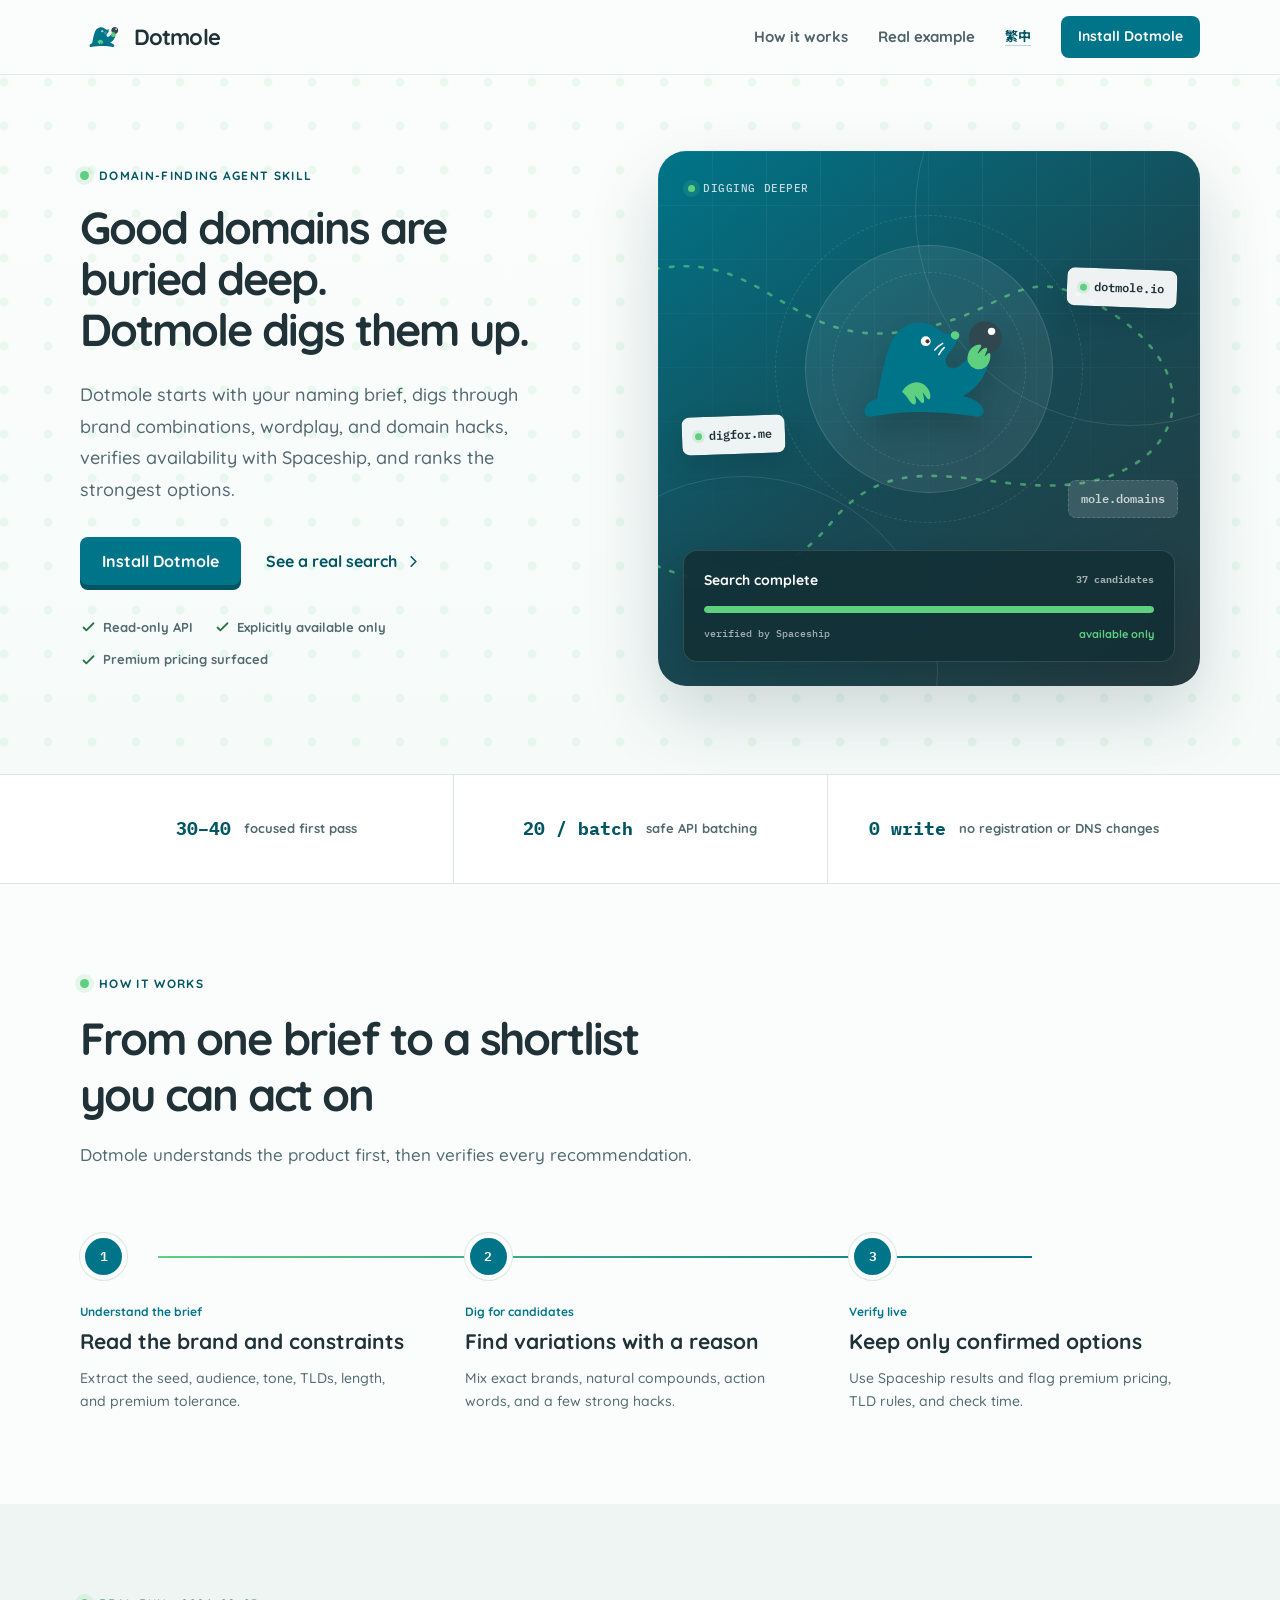
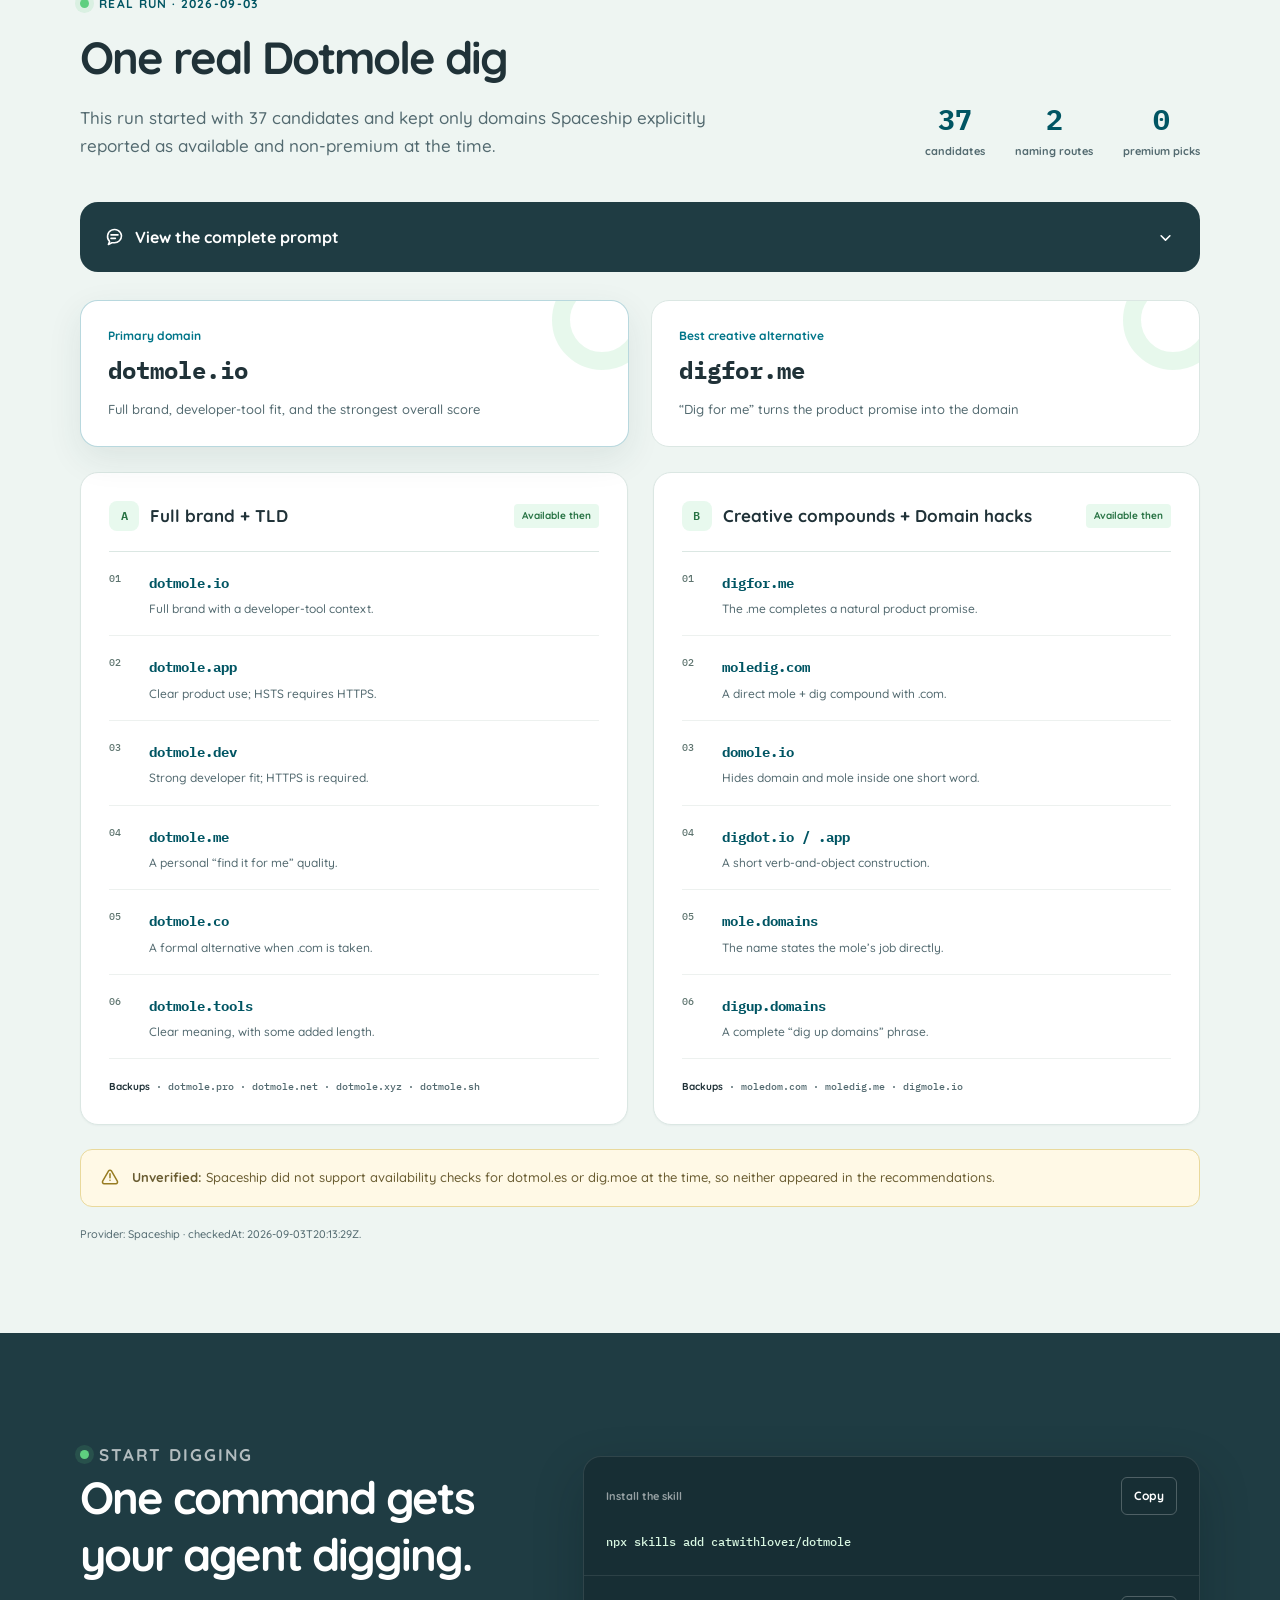
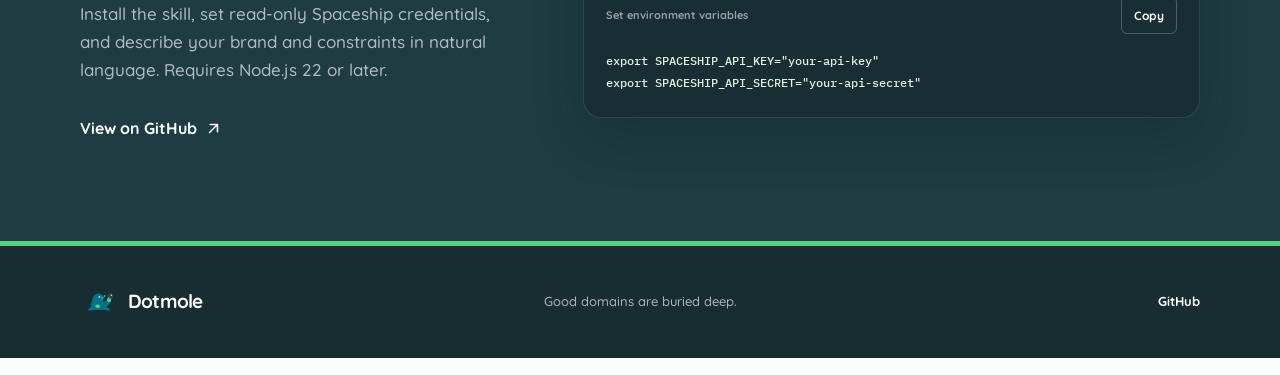
==== site/index.html @ 9d7403c6 "feat: 初始化 Dotmole" ====
<!doctype html>
<html lang="en">
  <head>
    <meta charset="utf-8" />
    <meta name="viewport" content="width=device-width, initial-scale=1" />
    <meta
      name="description"
      content="Dotmole is an Agent Skill that generates domain ideas, verifies availability through Spaceship, and ranks the strongest candidates."
    />
    <meta name="theme-color" content="#007589" />
    <meta
      property="og:title"
      content="Dotmole | Dig up domains worth building on"
    />
    <meta
      property="og:description"
      content="Go from a naming brief to a verified shortlist of domains worth registering."
    />
    <meta property="og:type" content="website" />
    <meta property="og:locale" content="en_US" />
    <meta property="og:url" content="https://catwithlover.github.io/dotmole/" />
    <meta
      property="og:image"
      content="https://catwithlover.github.io/dotmole/assets/logo.svg"
    />
    <link rel="canonical" href="https://catwithlover.github.io/dotmole/" />
    <link
      rel="alternate"
      hreflang="en"
      href="https://catwithlover.github.io/dotmole/"
    />
    <link
      rel="alternate"
      hreflang="zh-Hant"
      href="https://catwithlover.github.io/dotmole/zh-TW/"
    />
    <link
      rel="alternate"
      hreflang="x-default"
      href="https://catwithlover.github.io/dotmole/"
    />
    <link rel="icon" href="assets/logo.svg" type="image/svg+xml" />
    <link rel="preconnect" href="https://fonts.googleapis.com" />
    <link rel="preconnect" href="https://fonts.gstatic.com" crossorigin />
    <link
      href="https://fonts.googleapis.com/css2?family=IBM+Plex+Mono:wght@500;600&amp;family=Noto+Sans+TC:wght@400;500;600;700&amp;family=Quicksand:wght@500;600;700&amp;display=swap"
      rel="stylesheet"
    />
    <link rel="stylesheet" href="styles.css" />
    <script src="script.js" defer></script>
    <title>Dotmole | Dig up domains worth building on</title>
  </head>
  <body>
    <a class="skip-link" href="#main-content">Skip to main content</a>

    <header class="site-header">
      <div class="container header-inner">
        <a class="brand" href="#top" aria-label="Dotmole home">
          <img src="assets/logo.svg" width="46" height="46" alt="" />
          <span>Dotmole</span>
        </a>

        <nav class="main-nav" aria-label="Main navigation">
          <a class="nav-link" href="#how-it-works">How it works</a>
          <a class="nav-link" href="#real-example">Real example</a>
          <a
            class="language-link"
            href="zh-TW/"
            lang="zh-Hant"
            hreflang="zh-Hant"
            >繁中</a
          >
          <a class="button button-small" href="#install">Install Dotmole</a>
        </nav>
      </div>
    </header>

    <main id="main-content">
      <section class="hero" id="top">
        <div class="container hero-grid">
          <div class="hero-copy">
            <p class="eyebrow"><span></span> Domain-finding agent skill</p>
            <h1>
              Good domains are buried deep.<br />
              Dotmole digs them up.
            </h1>
            <p class="hero-lead">
              Dotmole starts with your naming brief, digs through brand
              combinations, wordplay, and domain hacks, verifies availability
              with Spaceship, and ranks the strongest options.
            </p>
            <div class="hero-actions">
              <a class="button" href="#install">Install Dotmole</a>
              <a class="text-link" href="#real-example">
                See a real search
                <svg viewBox="0 0 24 24" aria-hidden="true">
                  <path d="m9 18 6-6-6-6" />
                </svg>
              </a>
            </div>
            <ul class="hero-facts" aria-label="Dotmole highlights">
              <li>
                <svg viewBox="0 0 24 24" aria-hidden="true">
                  <path d="m5 12 4 4L19 6" />
                </svg>
                Read-only API
              </li>
              <li>
                <svg viewBox="0 0 24 24" aria-hidden="true">
                  <path d="m5 12 4 4L19 6" />
                </svg>
                Explicitly available only
              </li>
              <li>
                <svg viewBox="0 0 24 24" aria-hidden="true">
                  <path d="m5 12 4 4L19 6" />
                </svg>
                Premium pricing surfaced
              </li>
            </ul>
          </div>

          <div
            class="dig-stage"
            aria-label="Dotmole turning a naming brief into verified domain candidates"
          >
            <div class="stage-grid" aria-hidden="true"></div>
            <svg class="tunnel-line" viewBox="0 0 620 530" aria-hidden="true">
              <path
                d="M-20 98 C118 60 145 184 278 166 S408 72 520 145 S598 318 490 338 S278 286 200 382 S38 456 -30 420"
              />
            </svg>

            <div class="stage-label">DIGGING DEEPER</div>
            <div class="mole-orbit">
              <img
                src="assets/logo.svg"
                width="220"
                height="220"
                alt="Dotmole mole logo"
              />
            </div>

            <div class="domain-chip chip-one">
              <span class="status-dot"></span>
              dotmole.io
            </div>
            <div class="domain-chip chip-two">
              <span class="status-dot"></span>
              digfor.me
            </div>
            <div class="domain-chip chip-three">mole.domains</div>

            <div class="query-card">
              <div class="query-topline">
                <span>Search complete</span>
                <span class="query-count">37 candidates</span>
              </div>
              <div class="query-track" aria-hidden="true"><span></span></div>
              <div class="query-foot">
                <span>verified by Spaceship</span>
                <strong>available only</strong>
              </div>
            </div>
          </div>
        </div>
      </section>

      <section class="proof-strip" aria-label="Search principles">
        <div class="container proof-grid">
          <div>
            <strong>30–40</strong>
            <span>focused first pass</span>
          </div>
          <div>
            <strong>20 / batch</strong>
            <span>safe API batching</span>
          </div>
          <div>
            <strong>0 write</strong>
            <span>no registration or DNS changes</span>
          </div>
        </div>
      </section>

      <section class="section process-section" id="how-it-works">
        <div class="container">
          <div class="section-heading heading-narrow">
            <p class="eyebrow"><span></span> How it works</p>
            <h2>From one brief to a shortlist you can act on</h2>
            <p>
              Dotmole understands the product first, then verifies every
              recommendation.
            </p>
          </div>

          <ol class="process-rail">
            <li>
              <div class="process-marker">1</div>
              <div class="process-copy">
                <p class="process-kicker">Understand the brief</p>
                <h3>Read the brand and constraints</h3>
                <p>
                  Extract the seed, audience, tone, TLDs, length, and premium
                  tolerance.
                </p>
              </div>
            </li>
            <li>
              <div class="process-marker">2</div>
              <div class="process-copy">
                <p class="process-kicker">Dig for candidates</p>
                <h3>Find variations with a reason</h3>
                <p>
                  Mix exact brands, natural compounds, action words, and a few
                  strong hacks.
                </p>
              </div>
            </li>
            <li>
              <div class="process-marker">3</div>
              <div class="process-copy">
                <p class="process-kicker">Verify live</p>
                <h3>Keep only confirmed options</h3>
                <p>
                  Use Spaceship results and flag premium pricing, TLD rules, and
                  check time.
                </p>
              </div>
            </li>
          </ol>
        </div>
      </section>

      <section class="section case-section" id="real-example">
        <div class="container">
          <div class="case-intro">
            <div class="section-heading">
              <p class="eyebrow"><span></span> Real run · 2026-09-03</p>
              <h2>One real Dotmole dig</h2>
              <p>
                This run started with 37 candidates and kept only domains
                Spaceship explicitly reported as available and non-premium at
                the time.
              </p>
            </div>
            <div class="case-stats" aria-label="Run summary">
              <div><strong>37</strong><span>candidates</span></div>
              <div><strong>2</strong><span>naming routes</span></div>
              <div><strong>0</strong><span>premium picks</span></div>
            </div>
          </div>

          <details class="prompt-panel">
            <summary>
              <span>
                <svg viewBox="0 0 24 24" aria-hidden="true">
                  <path
                    d="M8 9h8M8 13h5M5 20l1.4-3.5A8 8 0 1 1 20 10a8 8 0 0 1-8 8H9l-4 2Z"
                  />
                </svg>
                View the complete prompt
              </span>
              <svg class="chevron" viewBox="0 0 24 24" aria-hidden="true">
                <path d="m7 10 5 5 5-5" />
              </svg>
            </summary>
            <div class="prompt-content">
              <p id="example-prompt">
                My product is called Dotmole, a domain finder. Return two groups
                of candidates in one pass: one that keeps the full brand name
                with suitable TLDs, and another that uses wordplay, spelling,
                compounds, or domain hacks such as digfor.me. Draw from ideas
                like dot, mole, dig, and domain. Avoid hyphens and numbers.
                Prioritize names that are short, easy to say and spell, and not
                premium. Check availability live, recommend only options
                explicitly available for registration, rank them by group,
                explain the naming idea and TLD constraints, then choose a
                primary domain and the best creative alternative.
              </p>
              <button
                class="copy-button copy-button-light"
                type="button"
                data-copy-target="example-prompt"
              >
                Copy prompt
              </button>
            </div>
          </details>

          <div class="winners" aria-label="Final recommendations">
            <article class="winner winner-primary">
              <p>Primary domain</p>
              <h3>dotmole.io</h3>
              <span
                >Full brand, developer-tool fit, and the strongest overall
                score</span
              >
            </article>
            <article class="winner">
              <p>Best creative alternative</p>
              <h3>digfor.me</h3>
              <span
                >“Dig for me” turns the product promise into the domain</span
              >
            </article>
          </div>

          <div class="result-layout">
            <article class="result-group">
              <div class="result-heading">
                <div>
                  <span class="group-index">A</span>
                  <h3>Full brand + TLD</h3>
                </div>
                <span class="availability-badge">Available then</span>
              </div>
              <ol class="domain-list">
                <li>
                  <span class="rank">01</span>
                  <div>
                    <strong>dotmole.io</strong>
                    <p>Full brand with a developer-tool context.</p>
                  </div>
                </li>
                <li>
                  <span class="rank">02</span>
                  <div>
                    <strong>dotmole.app</strong>
                    <p>Clear product use; HSTS requires HTTPS.</p>
                  </div>
                </li>
                <li>
                  <span class="rank">03</span>
                  <div>
                    <strong>dotmole.dev</strong>
                    <p>Strong developer fit; HTTPS is required.</p>
                  </div>
                </li>
                <li>
                  <span class="rank">04</span>
                  <div>
                    <strong>dotmole.me</strong>
                    <p>A personal “find it for me” quality.</p>
                  </div>
                </li>
                <li>
                  <span class="rank">05</span>
                  <div>
                    <strong>dotmole.co</strong>
                    <p>A formal alternative when .com is taken.</p>
                  </div>
                </li>
                <li>
                  <span class="rank">06</span>
                  <div>
                    <strong>dotmole.tools</strong>
                    <p>Clear meaning, with some added length.</p>
                  </div>
                </li>
              </ol>
              <p class="backup-line">
                <strong>Backups</strong> · dotmole.pro · dotmole.net ·
                dotmole.xyz · dotmole.sh
              </p>
            </article>

            <article class="result-group">
              <div class="result-heading">
                <div>
                  <span class="group-index">B</span>
                  <h3>Creative compounds + Domain hacks</h3>
                </div>
                <span class="availability-badge">Available then</span>
              </div>
              <ol class="domain-list">
                <li>
                  <span class="rank">01</span>
                  <div>
                    <strong>digfor.me</strong>
                    <p>The .me completes a natural product promise.</p>
                  </div>
                </li>
                <li>
                  <span class="rank">02</span>
                  <div>
                    <strong>moledig.com</strong>
                    <p>A direct mole + dig compound with .com.</p>
                  </div>
                </li>
                <li>
                  <span class="rank">03</span>
                  <div>
                    <strong>domole.io</strong>
                    <p>Hides domain and mole inside one short word.</p>
                  </div>
                </li>
                <li>
                  <span class="rank">04</span>
                  <div>
                    <strong>digdot.io / .app</strong>
                    <p>A short verb-and-object construction.</p>
                  </div>
                </li>
                <li>
                  <span class="rank">05</span>
                  <div>
                    <strong>mole.domains</strong>
                    <p>The name states the mole’s job directly.</p>
                  </div>
                </li>
                <li>
                  <span class="rank">06</span>
                  <div>
                    <strong>digup.domains</strong>
                    <p>A complete “dig up domains” phrase.</p>
                  </div>
                </li>
              </ol>
              <p class="backup-line">
                <strong>Backups</strong> · moledom.com · moledig.me · digmole.io
              </p>
            </article>
          </div>

          <div class="unverified-note">
            <svg viewBox="0 0 24 24" aria-hidden="true">
              <path
                d="M12 8v5m0 3h.01M10.3 4.7 3.2 17a2 2 0 0 0 1.7 3h14.2a2 2 0 0 0 1.7-3L13.7 4.7a2 2 0 0 0-3.4 0Z"
              />
            </svg>
            <p>
              <strong>Unverified:</strong> Spaceship did not support
              availability checks for dotmol.es or dig.moe at the time, so
              neither appeared in the recommendations.
            </p>
          </div>

          <p class="case-footnote">
            Provider: Spaceship · checkedAt: 2026-09-03T20:13:29Z.
          </p>
        </div>
      </section>

      <section class="section install-section" id="install">
        <div class="container install-grid">
          <div class="install-copy">
            <p class="eyebrow eyebrow-on-dark"><span></span> Start digging</p>
            <h2>One command gets your agent digging.</h2>
            <p>
              Install the skill, set read-only Spaceship credentials, and
              describe your brand and constraints in natural language. Requires
              Node.js 22 or later.
            </p>
            <a
              class="github-link"
              href="https://github.com/catwithlover/dotmole"
              target="_blank"
              rel="noreferrer"
            >
              View on GitHub
              <svg viewBox="0 0 24 24" aria-hidden="true">
                <path d="M7 17 17 7M8 7h9v9" />
              </svg>
            </a>
          </div>

          <div class="install-console">
            <div class="console-block">
              <div class="console-label">
                <span>Install the skill</span>
                <button
                  type="button"
                  class="copy-button"
                  data-copy-target="install-command"
                >
                  Copy
                </button>
              </div>
              <pre><code id="install-command">npx skills add catwithlover/dotmole</code></pre>
            </div>
            <div class="console-block">
              <div class="console-label">
                <span>Set environment variables</span>
                <button
                  type="button"
                  class="copy-button"
                  data-copy-target="env-command"
                >
                  Copy
                </button>
              </div>
              <pre><code id="env-command">export SPACESHIP_API_KEY="your-api-key"
export SPACESHIP_API_SECRET="your-api-secret"</code></pre>
            </div>
          </div>
        </div>
      </section>
    </main>

    <footer class="site-footer">
      <div class="container footer-inner">
        <a
          class="brand footer-brand"
          href="#top"
          aria-label="Dotmole, back to top"
        >
          <img src="assets/logo.svg" width="40" height="40" alt="" />
          <span>Dotmole</span>
        </a>
        <p>Good domains are buried deep.</p>
        <a
          href="https://github.com/catwithlover/dotmole"
          target="_blank"
          rel="noreferrer"
          >GitHub</a
        >
      </div>
    </footer>

    <p class="sr-only" id="copy-status" role="status" aria-live="polite"></p>
  </body>
</html>
---- site/styles.css ----
:root {
  --font-sans: "Quicksand", "Noto Sans TC", "Helvetica Neue", Arial, sans-serif;
  --font-mono:
    "IBM Plex Mono", "Noto Sans TC", ui-monospace, SFMono-Regular, Menlo,
    monospace;
  --canvas: #fbfdfc;
  --surface: #ffffff;
  --surface-soft: #eef5f2;
  --surface-green: #e8f9ee;
  --ink: #28393f;
  --heading: #203238;
  --muted: #536a70;
  --border: #dbe7e3;
  --teal: #007589;
  --teal-dark: #005563;
  --teal-deep: #1f3c43;
  --green: #5fcf80;
  --green-dark: #287344;
  --yellow: #f0c95a;
  --shadow-card: 0 12px 35px rgb(28 63 69 / 9%);
  --shadow-hero: 0 30px 70px rgb(20 62 69 / 18%);
  --radius-control: 8px;
  --radius-card: 18px;
  --radius-hero: 28px;
  --container: 1180px;
}

*,
*::before,
*::after {
  box-sizing: border-box;
}

html {
  scroll-behavior: smooth;
  scroll-padding-top: 90px;
}

body {
  margin: 0;
  background: var(--canvas);
  color: var(--ink);
  font-family: var(--font-sans);
  font-size: 16px;
  font-weight: 500;
  line-height: 1.65;
  -webkit-font-smoothing: antialiased;
}

img,
svg {
  display: block;
}

a {
  color: inherit;
  text-decoration: none;
}

button,
input {
  font: inherit;
}

button,
a {
  -webkit-tap-highlight-color: transparent;
}

:focus-visible {
  outline: 2px solid transparent;
  outline-offset: 3px;
  box-shadow:
    0 0 0 2px #ffffff,
    0 0 0 4px #387bab;
}

.container {
  width: min(100%, var(--container));
  margin-inline: auto;
  padding-inline: 30px;
}

.skip-link {
  position: fixed;
  z-index: 100;
  top: 12px;
  left: 12px;
  padding: 10px 14px;
  border-radius: var(--radius-control);
  background: var(--heading);
  color: #ffffff;
  transform: translateY(-160%);
  transition: transform 180ms ease;
}

.skip-link:focus {
  transform: translateY(0);
}

.site-header {
  position: sticky;
  z-index: 30;
  top: 0;
  border-bottom: 1px solid rgb(219 231 227 / 80%);
  background: rgb(251 253 252 / 92%);
  backdrop-filter: blur(16px);
}

.header-inner {
  display: flex;
  min-height: 74px;
  align-items: center;
  justify-content: space-between;
  gap: 24px;
}

.brand {
  display: inline-flex;
  align-items: center;
  gap: 8px;
  color: var(--heading);
  font-size: 22px;
  font-weight: 700;
  letter-spacing: -0.04em;
}

.brand img {
  object-fit: contain;
}

.main-nav {
  display: flex;
  align-items: center;
  gap: 30px;
}

.nav-link {
  position: relative;
  color: #4e6268;
  font-size: 15px;
  font-weight: 700;
}

.nav-link::after {
  position: absolute;
  right: 0;
  bottom: -7px;
  left: 0;
  height: 2px;
  border-radius: 2px;
  background: var(--green);
  content: "";
  transform: scaleX(0);
  transform-origin: left;
  transition: transform 180ms ease;
}

.nav-link:hover::after {
  transform: scaleX(1);
}

.language-link {
  display: inline-flex;
  min-height: 44px;
  align-items: center;
  color: var(--teal-dark);
  font-size: 13px;
  font-weight: 700;
  text-decoration: underline;
  text-decoration-color: rgb(0 117 137 / 28%);
  text-decoration-thickness: 1px;
  text-underline-offset: 4px;
}

.language-link:hover {
  text-decoration-color: currentColor;
}

.button {
  display: inline-flex;
  min-height: 48px;
  align-items: center;
  justify-content: center;
  padding: 0 22px;
  border: 0;
  border-radius: var(--radius-control);
  background: var(--teal);
  box-shadow: 0 5px 0 var(--teal-dark);
  color: #ffffff;
  cursor: pointer;
  font-weight: 700;
  transition:
    background-color 180ms ease,
    box-shadow 180ms ease,
    transform 180ms ease;
}

.button:hover {
  background: #006779;
}

.button:active {
  box-shadow: 0 2px 0 var(--teal-dark);
  transform: translateY(3px);
}

.button-small {
  min-height: 42px;
  padding-inline: 17px;
  box-shadow: none;
  font-size: 14px;
}

.button-small:active {
  box-shadow: none;
  transform: none;
}

.hero {
  overflow: hidden;
  padding: 76px 0 88px;
  background:
    radial-gradient(
      circle at 9% 16%,
      rgb(95 207 128 / 10%) 0 4px,
      transparent 5px
    ),
    linear-gradient(180deg, #fbfdfc 0%, #f6fbf9 100%);
  background-size:
    44px 44px,
    auto;
}

.hero-grid {
  display: grid;
  align-items: center;
  gap: clamp(44px, 7vw, 88px);
  grid-template-columns: minmax(0, 0.95fr) minmax(460px, 1.05fr);
}

.eyebrow {
  display: flex;
  align-items: center;
  gap: 10px;
  margin: 0 0 16px;
  color: var(--teal-dark);
  font-size: 12px;
  font-weight: 700;
  letter-spacing: 0.11em;
  text-transform: uppercase;
}

.eyebrow span {
  width: 9px;
  height: 9px;
  border-radius: 50%;
  background: var(--green);
  box-shadow: 0 0 0 5px rgb(95 207 128 / 14%);
}

.hero h1,
.section-heading h2,
.install-copy h2 {
  margin: 0;
  color: var(--heading);
  font-weight: 700;
  letter-spacing: -0.045em;
}

.hero h1 {
  max-width: 620px;
  font-size: clamp(42px, 5vw, 68px);
  line-height: 1.14;
}

html:lang(en) .hero h1,
html:lang(zh-Hant) .hero h1 {
  font-size: clamp(42px, 3.5vw, 48px);
}

.hero-lead {
  max-width: 620px;
  margin: 24px 0 0;
  color: #53696f;
  font-size: 18px;
  line-height: 1.75;
}

.hero-actions {
  display: flex;
  align-items: center;
  gap: 25px;
  margin-top: 32px;
}

.text-link,
.github-link {
  display: inline-flex;
  min-height: 44px;
  align-items: center;
  gap: 7px;
  color: var(--teal-dark);
  font-weight: 700;
}

.text-link svg,
.github-link svg {
  width: 19px;
  fill: none;
  stroke: currentColor;
  stroke-linecap: round;
  stroke-linejoin: round;
  stroke-width: 2;
  transition: transform 180ms ease;
}

.text-link:hover svg,
.github-link:hover svg {
  transform: translateX(3px);
}

.hero-facts {
  display: flex;
  flex-wrap: wrap;
  gap: 11px 21px;
  margin: 32px 0 0;
  padding: 0;
  color: var(--muted);
  font-size: 13px;
  font-weight: 700;
  list-style: none;
}

.hero-facts li {
  display: flex;
  align-items: center;
  gap: 6px;
}

.hero-facts svg {
  width: 17px;
  fill: none;
  stroke: var(--green-dark);
  stroke-linecap: round;
  stroke-linejoin: round;
  stroke-width: 2.5;
}

.dig-stage {
  position: relative;
  min-height: 535px;
  overflow: hidden;
  border-radius: var(--radius-hero);
  background: linear-gradient(145deg, #007589 0%, #174a55 52%, #263b40 100%);
  box-shadow: var(--shadow-hero);
  isolation: isolate;
}

.stage-grid {
  position: absolute;
  inset: 0;
  z-index: -2;
  background-image:
    linear-gradient(rgb(255 255 255 / 5%) 1px, transparent 1px),
    linear-gradient(90deg, rgb(255 255 255 / 5%) 1px, transparent 1px);
  background-size: 54px 54px;
  mask-image: linear-gradient(to bottom, #000, transparent 82%);
}

.dig-stage::before,
.dig-stage::after {
  position: absolute;
  z-index: -1;
  border: 1px solid rgb(255 255 255 / 11%);
  border-radius: 50%;
  content: "";
}

.dig-stage::before {
  top: -155px;
  right: -145px;
  width: 430px;
  height: 430px;
}

.dig-stage::after {
  bottom: -180px;
  left: -110px;
  width: 390px;
  height: 390px;
}

.tunnel-line {
  position: absolute;
  inset: 0;
  z-index: -1;
  width: 100%;
  height: 100%;
  fill: none;
  stroke: rgb(95 207 128 / 62%);
  stroke-dasharray: 4 13;
  stroke-linecap: round;
  stroke-width: 3;
  animation: tunnel-dash 14s linear infinite;
}

@keyframes tunnel-dash {
  to {
    stroke-dashoffset: -170;
  }
}

.stage-label {
  position: absolute;
  top: 28px;
  left: 30px;
  display: flex;
  align-items: center;
  gap: 8px;
  color: rgb(255 255 255 / 76%);
  font-family: var(--font-mono);
  font-size: 11px;
  letter-spacing: 0.05em;
}

.stage-label::before {
  width: 7px;
  height: 7px;
  border-radius: 50%;
  background: var(--green);
  box-shadow: 0 0 0 5px rgb(95 207 128 / 15%);
  content: "";
}

.mole-orbit {
  position: absolute;
  top: 94px;
  left: 50%;
  display: grid;
  width: 248px;
  height: 248px;
  place-items: center;
  border: 1px solid rgb(255 255 255 / 12%);
  border-radius: 50%;
  background: rgb(255 255 255 / 7%);
  transform: translateX(-50%);
}

.mole-orbit::before,
.mole-orbit::after {
  position: absolute;
  border: 1px dashed rgb(255 255 255 / 12%);
  border-radius: 50%;
  content: "";
}

.mole-orbit::before {
  inset: -31px;
}

.mole-orbit::after {
  inset: 26px;
}

.mole-orbit img {
  position: relative;
  z-index: 1;
  filter: drop-shadow(0 16px 12px rgb(8 34 38 / 24%));
}

.domain-chip {
  position: absolute;
  z-index: 3;
  display: inline-flex;
  min-height: 38px;
  align-items: center;
  gap: 7px;
  padding: 0 12px;
  border: 1px solid rgb(255 255 255 / 15%);
  border-radius: 8px;
  background: rgb(255 255 255 / 93%);
  box-shadow: 0 12px 25px rgb(10 38 42 / 19%);
  color: var(--heading);
  font-family: var(--font-mono);
  font-size: 12px;
  font-weight: 600;
}

.status-dot {
  width: 7px;
  height: 7px;
  border-radius: 50%;
  background: var(--green);
  box-shadow: 0 0 0 3px rgb(95 207 128 / 18%);
}

.chip-one {
  top: 118px;
  right: 23px;
  transform: rotate(2deg);
}

.chip-two {
  top: 265px;
  left: 24px;
  transform: rotate(-2deg);
}

.chip-three {
  top: 329px;
  right: 22px;
  border-style: dashed;
  background: rgb(255 255 255 / 13%);
  box-shadow: none;
  color: rgb(255 255 255 / 72%);
}

.query-card {
  position: absolute;
  right: 25px;
  bottom: 24px;
  left: 25px;
  padding: 18px 20px;
  border: 1px solid rgb(255 255 255 / 13%);
  border-radius: 14px;
  background: rgb(18 47 53 / 86%);
  box-shadow: 0 14px 28px rgb(7 27 31 / 20%);
  color: #ffffff;
  backdrop-filter: blur(10px);
}

.query-topline,
.query-foot {
  display: flex;
  align-items: center;
  justify-content: space-between;
  gap: 16px;
}

.query-topline {
  font-size: 14px;
  font-weight: 700;
}

.query-count,
.query-foot {
  color: rgb(255 255 255 / 61%);
  font-family: var(--font-mono);
  font-size: 10px;
}

.query-track {
  height: 7px;
  margin: 14px 0 12px;
  overflow: hidden;
  border-radius: 10px;
  background: rgb(255 255 255 / 9%);
}

.query-track span {
  display: block;
  width: 100%;
  height: 100%;
  border-radius: inherit;
  background: var(--green);
}

.query-foot strong {
  color: var(--green);
  font-family: var(--font-sans);
  font-size: 11px;
}

.proof-strip {
  border-top: 1px solid var(--border);
  border-bottom: 1px solid var(--border);
  background: var(--surface);
}

.proof-grid {
  display: grid;
  grid-template-columns: repeat(3, 1fr);
}

.proof-grid > div {
  display: flex;
  min-height: 108px;
  align-items: center;
  justify-content: center;
  gap: 13px;
}

.proof-grid > div + div {
  border-left: 1px solid var(--border);
}

.proof-grid strong {
  color: var(--teal-dark);
  font-family: var(--font-mono);
  font-size: 18px;
}

.proof-grid span {
  color: var(--muted);
  font-size: 13px;
  font-weight: 700;
}

.section {
  padding-block: 90px;
}

.section-heading {
  max-width: 690px;
}

.heading-narrow {
  max-width: 630px;
}

.section-heading h2,
.install-copy h2 {
  font-size: clamp(32px, 4vw, 45px);
  line-height: 1.26;
}

.section-heading > p:last-child,
.install-copy > p {
  margin: 18px 0 0;
  color: var(--muted);
  font-size: 17px;
}

.process-section {
  background: var(--canvas);
}

.process-rail {
  position: relative;
  display: grid;
  gap: 34px;
  margin: 64px 0 0;
  padding: 0;
  grid-template-columns: repeat(3, 1fr);
  list-style: none;
}

.process-rail::before {
  position: absolute;
  top: 23px;
  right: 15%;
  left: 7%;
  height: 2px;
  background: linear-gradient(90deg, var(--green), var(--teal));
  content: "";
}

.process-rail li {
  position: relative;
}

.process-marker {
  position: relative;
  z-index: 1;
  display: grid;
  width: 47px;
  height: 47px;
  place-items: center;
  border: 5px solid var(--canvas);
  border-radius: 50%;
  background: var(--teal);
  box-shadow: 0 0 0 1px var(--border);
  color: #ffffff;
  font-family: var(--font-mono);
  font-size: 13px;
  font-weight: 600;
}

.process-copy {
  margin-top: 22px;
  padding-right: 24px;
}

.process-kicker {
  margin: 0 0 5px;
  color: var(--teal);
  font-size: 12px;
  font-weight: 700;
}

.process-copy h3 {
  margin: 0;
  color: var(--heading);
  font-size: 21px;
  line-height: 1.35;
}

.process-copy > p:last-child {
  margin: 12px 0 0;
  color: var(--muted);
  font-size: 14px;
}

.case-section {
  background: var(--surface-soft);
}

.case-intro {
  display: flex;
  align-items: end;
  justify-content: space-between;
  gap: 50px;
}

.case-stats {
  display: flex;
  min-width: 340px;
  justify-content: flex-end;
  gap: 30px;
}

.case-stats div {
  display: flex;
  flex-direction: column;
  align-items: center;
}

.case-stats strong {
  color: var(--teal-dark);
  font-family: var(--font-mono);
  font-size: 28px;
  line-height: 1.1;
}

.case-stats span {
  margin-top: 6px;
  color: var(--muted);
  font-size: 11px;
  font-weight: 700;
}

.prompt-panel {
  margin-top: 42px;
  overflow: hidden;
  border-radius: var(--radius-card);
  background: var(--teal-deep);
  color: #ffffff;
}

.prompt-panel summary {
  display: flex;
  min-height: 70px;
  align-items: center;
  justify-content: space-between;
  gap: 20px;
  padding: 0 24px;
  cursor: pointer;
  font-weight: 700;
  list-style: none;
}

.prompt-panel summary::-webkit-details-marker {
  display: none;
}

.prompt-panel summary > span {
  display: flex;
  align-items: center;
  gap: 10px;
}

.prompt-panel summary svg {
  width: 21px;
  fill: none;
  stroke: currentColor;
  stroke-linecap: round;
  stroke-linejoin: round;
  stroke-width: 1.8;
}

.prompt-panel .chevron {
  transition: transform 200ms ease;
}

.prompt-panel[open] .chevron {
  transform: rotate(180deg);
}

.prompt-content {
  padding: 4px 24px 24px;
}

.prompt-content p {
  max-width: 1000px;
  margin: 0;
  color: rgb(255 255 255 / 76%);
  font-family: var(--font-mono);
  font-size: 13px;
  line-height: 1.85;
}

.copy-button {
  min-height: 38px;
  padding: 0 12px;
  border: 1px solid rgb(255 255 255 / 24%);
  border-radius: 6px;
  background: transparent;
  color: #ffffff;
  cursor: pointer;
  font-size: 12px;
  font-weight: 700;
  transition:
    background-color 180ms ease,
    border-color 180ms ease;
}

.copy-button:hover {
  border-color: rgb(255 255 255 / 45%);
  background: rgb(255 255 255 / 9%);
}

.copy-button-light {
  margin-top: 18px;
}

.winners {
  display: grid;
  gap: 22px;
  margin-top: 28px;
  grid-template-columns: repeat(2, 1fr);
}

.winner {
  position: relative;
  overflow: hidden;
  padding: 25px 27px;
  border: 1px solid var(--border);
  border-radius: var(--radius-card);
  background: var(--surface);
}

.winner::after {
  position: absolute;
  top: -31px;
  right: -24px;
  width: 100px;
  height: 100px;
  border: 18px solid rgb(95 207 128 / 15%);
  border-radius: 50%;
  content: "";
}

.winner-primary {
  border-color: rgb(0 117 137 / 28%);
  box-shadow: var(--shadow-card);
}

.winner p {
  margin: 0;
  color: var(--teal);
  font-size: 12px;
  font-weight: 700;
}

.winner h3 {
  margin: 5px 0 4px;
  color: var(--heading);
  font-family: var(--font-mono);
  font-size: 24px;
}

.winner span {
  color: var(--muted);
  font-size: 13px;
}

.result-layout {
  display: grid;
  gap: 25px;
  margin-top: 25px;
  grid-template-columns: repeat(2, minmax(0, 1fr));
}

.result-group {
  padding: 28px;
  border: 1px solid var(--border);
  border-radius: var(--radius-card);
  background: var(--surface);
  box-shadow: 0 1px 2px rgb(30 62 67 / 4%);
}

.result-heading,
.result-heading > div {
  display: flex;
  align-items: center;
}

.result-heading {
  justify-content: space-between;
  gap: 16px;
  padding-bottom: 20px;
  border-bottom: 1px solid var(--border);
}

.result-heading > div {
  gap: 11px;
}

.group-index {
  display: grid;
  width: 30px;
  height: 30px;
  place-items: center;
  border-radius: 8px;
  background: var(--surface-green);
  color: var(--green-dark);
  font-family: var(--font-mono);
  font-size: 12px;
  font-weight: 600;
}

.result-heading h3 {
  margin: 0;
  color: var(--heading);
  font-size: 17px;
}

.availability-badge {
  padding: 4px 8px;
  border-radius: 4px;
  background: var(--surface-green);
  color: var(--green-dark);
  font-size: 10px;
  font-weight: 700;
}

.domain-list {
  margin: 0;
  padding: 0;
  list-style: none;
}

.domain-list li {
  display: grid;
  gap: 12px;
  padding: 17px 0;
  border-bottom: 1px solid #edf1ef;
  grid-template-columns: 28px 1fr;
}

.rank {
  padding-top: 2px;
  color: #5e746f;
  font-family: var(--font-mono);
  font-size: 10px;
}

.domain-list strong {
  color: var(--teal-dark);
  font-family: var(--font-mono);
  font-size: 14px;
}

.domain-list p {
  margin: 4px 0 0;
  color: var(--muted);
  font-size: 12px;
  line-height: 1.6;
}

.backup-line {
  margin: 18px 0 0;
  color: var(--muted);
  font-family: var(--font-mono);
  font-size: 10px;
  line-height: 1.9;
}

.backup-line strong {
  color: var(--heading);
  font-family: var(--font-sans);
}

.unverified-note {
  display: flex;
  align-items: flex-start;
  gap: 12px;
  margin-top: 24px;
  padding: 17px 19px;
  border: 1px solid #e9d99c;
  border-radius: 12px;
  background: #fff9e6;
  color: #695c31;
}

.unverified-note svg {
  width: 20px;
  flex: 0 0 auto;
  fill: none;
  stroke: #977c22;
  stroke-linecap: round;
  stroke-linejoin: round;
  stroke-width: 1.8;
}

.unverified-note p {
  margin: 0;
  font-size: 13px;
}

.case-footnote {
  margin: 18px 0 0;
  color: var(--muted);
  font-size: 11px;
}

code {
  font-family: var(--font-mono);
}

.install-section {
  background: var(--teal-deep);
  color: #ffffff;
}

.install-grid {
  display: grid;
  align-items: center;
  gap: 75px;
  grid-template-columns: 0.82fr 1.18fr;
}

.eyebrow-on-dark {
  color: var(--green);
}

.install-copy h2 {
  color: #ffffff;
}

.install-copy > p {
  color: rgb(255 255 255 / 66%);
}

.github-link {
  margin-top: 22px;
  color: #ffffff;
}

.install-console {
  overflow: hidden;
  border: 1px solid rgb(255 255 255 / 11%);
  border-radius: var(--radius-card);
  background: #172e34;
  box-shadow: 0 20px 50px rgb(6 22 25 / 24%);
}

.console-block {
  padding: 20px 22px;
}

.console-block + .console-block {
  border-top: 1px solid rgb(255 255 255 / 9%);
}

.console-label {
  display: flex;
  align-items: center;
  justify-content: space-between;
  gap: 20px;
  color: rgb(255 255 255 / 55%);
  font-size: 11px;
  font-weight: 700;
}

.console-block pre {
  margin: 16px 0 3px;
  overflow-x: auto;
  color: #d9f8e2;
  font-family: var(--font-mono);
  font-size: 12px;
  line-height: 1.8;
  white-space: pre;
}

.site-footer {
  border-top: 5px solid var(--green);
  background: #172d32;
  color: rgb(255 255 255 / 65%);
}

.footer-inner {
  display: grid;
  min-height: 112px;
  align-items: center;
  gap: 24px;
  grid-template-columns: 1fr auto 1fr;
}

.footer-brand {
  color: #ffffff;
  font-size: 19px;
}

.footer-inner p {
  margin: 0;
  font-size: 13px;
}

.footer-inner > a:last-child {
  justify-self: end;
  color: #ffffff;
  font-size: 13px;
  font-weight: 700;
}

.sr-only {
  position: absolute !important;
  width: 1px !important;
  height: 1px !important;
  overflow: hidden !important;
  clip: rect(0, 0, 0, 0) !important;
  white-space: nowrap !important;
  clip-path: inset(50%) !important;
}

@media (max-width: 1099px) {
  .hero-grid {
    gap: 42px;
    grid-template-columns: minmax(0, 1fr) minmax(400px, 0.9fr);
  }

  .dig-stage {
    min-height: 500px;
  }

  .mole-orbit {
    width: 220px;
    height: 220px;
  }

  .mole-orbit img {
    width: 195px;
    height: 195px;
  }

  .case-intro {
    align-items: flex-start;
  }

  .case-stats {
    min-width: auto;
  }

  .result-heading {
    align-items: flex-start;
    flex-direction: column;
  }
}

@media (max-width: 969px) {
  .container {
    padding-inline: 20px;
  }

  .hero {
    padding-top: 60px;
  }

  .hero-grid {
    grid-template-columns: 1fr;
  }

  .hero-copy {
    max-width: 720px;
  }

  .dig-stage {
    min-height: 530px;
  }

  .case-intro,
  .install-grid {
    align-items: stretch;
    grid-template-columns: 1fr;
  }

  .case-intro {
    display: grid;
    gap: 30px;
  }

  .case-stats {
    justify-content: flex-start;
  }

  .install-grid {
    gap: 46px;
  }
}

@media (max-width: 768px) {
  .nav-link {
    display: none;
  }

  .main-nav {
    gap: 14px;
  }

  .section {
    padding-block: 68px;
  }

  .hero {
    padding: 50px 0 65px;
  }

  .hero-lead {
    font-size: 16px;
  }

  .proof-grid {
    grid-template-columns: 1fr;
  }

  .proof-grid > div {
    min-height: 72px;
    justify-content: flex-start;
  }

  .proof-grid > div + div {
    border-top: 1px solid var(--border);
    border-left: 0;
  }

  .process-rail {
    gap: 30px;
    margin-top: 46px;
    grid-template-columns: 1fr;
  }

  .process-rail::before {
    top: 20px;
    bottom: 20px;
    left: 22px;
    width: 2px;
    height: auto;
  }

  .process-rail li {
    display: grid;
    gap: 18px;
    grid-template-columns: 47px 1fr;
  }

  .process-copy {
    margin: 0;
    padding-right: 0;
  }

  .winners,
  .result-layout {
    grid-template-columns: 1fr;
  }

  .result-heading {
    align-items: center;
    flex-direction: row;
  }

  .footer-inner {
    padding-block: 28px;
    grid-template-columns: 1fr auto;
  }

  .footer-inner p {
    display: none;
  }
}

@media (max-width: 519px) {
  .container {
    padding-inline: 15px;
  }

  .header-inner {
    min-height: 66px;
  }

  .brand {
    font-size: 19px;
  }

  .brand img {
    width: 40px;
    height: 40px;
  }

  .button-small {
    min-height: 40px;
    padding-inline: 12px;
    font-size: 12px;
  }

  .language-link {
    min-height: 40px;
    font-size: 12px;
  }

  .hero h1 {
    font-size: 39px;
  }

  html:lang(en) .hero h1 {
    font-size: 35px;
  }

  .hero h1 br {
    display: none;
  }

  .hero-actions {
    align-items: stretch;
    flex-direction: column;
    gap: 14px;
  }

  .text-link {
    justify-content: center;
  }

  .hero-facts {
    align-items: flex-start;
    flex-direction: column;
  }

  .dig-stage {
    min-height: 455px;
    border-radius: 22px;
  }

  .mole-orbit {
    top: 84px;
    width: 185px;
    height: 185px;
  }

  .mole-orbit img {
    width: 164px;
    height: 164px;
  }

  .chip-one {
    top: 102px;
    right: 12px;
  }

  .chip-two {
    top: 244px;
    left: 12px;
  }

  .chip-three {
    display: none;
  }

  .query-card {
    right: 13px;
    bottom: 13px;
    left: 13px;
  }

  .query-foot > span {
    display: none;
  }

  .query-foot {
    justify-content: flex-end;
  }

  .case-stats {
    justify-content: space-between;
    gap: 8px;
  }

  .case-stats strong {
    font-size: 23px;
  }

  .prompt-panel summary,
  .prompt-content {
    padding-right: 17px;
    padding-left: 17px;
  }

  .prompt-panel summary {
    min-height: 64px;
    font-size: 13px;
  }

  .result-group,
  .winner {
    padding: 22px 18px;
  }

  .result-heading {
    align-items: flex-start;
    flex-direction: column;
  }

  .install-console {
    margin-inline: -2px;
  }

  .console-block {
    padding: 17px;
  }
}

@media (hover: hover) and (pointer: fine) {
  .winner,
  .result-group {
    transition:
      box-shadow 220ms ease,
      transform 220ms ease;
  }

  .winner:hover,
  .result-group:hover {
    box-shadow: var(--shadow-card);
    transform: translateY(-2px);
  }
}

@media (prefers-reduced-motion: reduce) {
  *,
  *::before,
  *::after {
    scroll-behavior: auto !important;
    animation-duration: 0.01ms !important;
    animation-iteration-count: 1 !important;
    transition-duration: 0.01ms !important;
  }
}
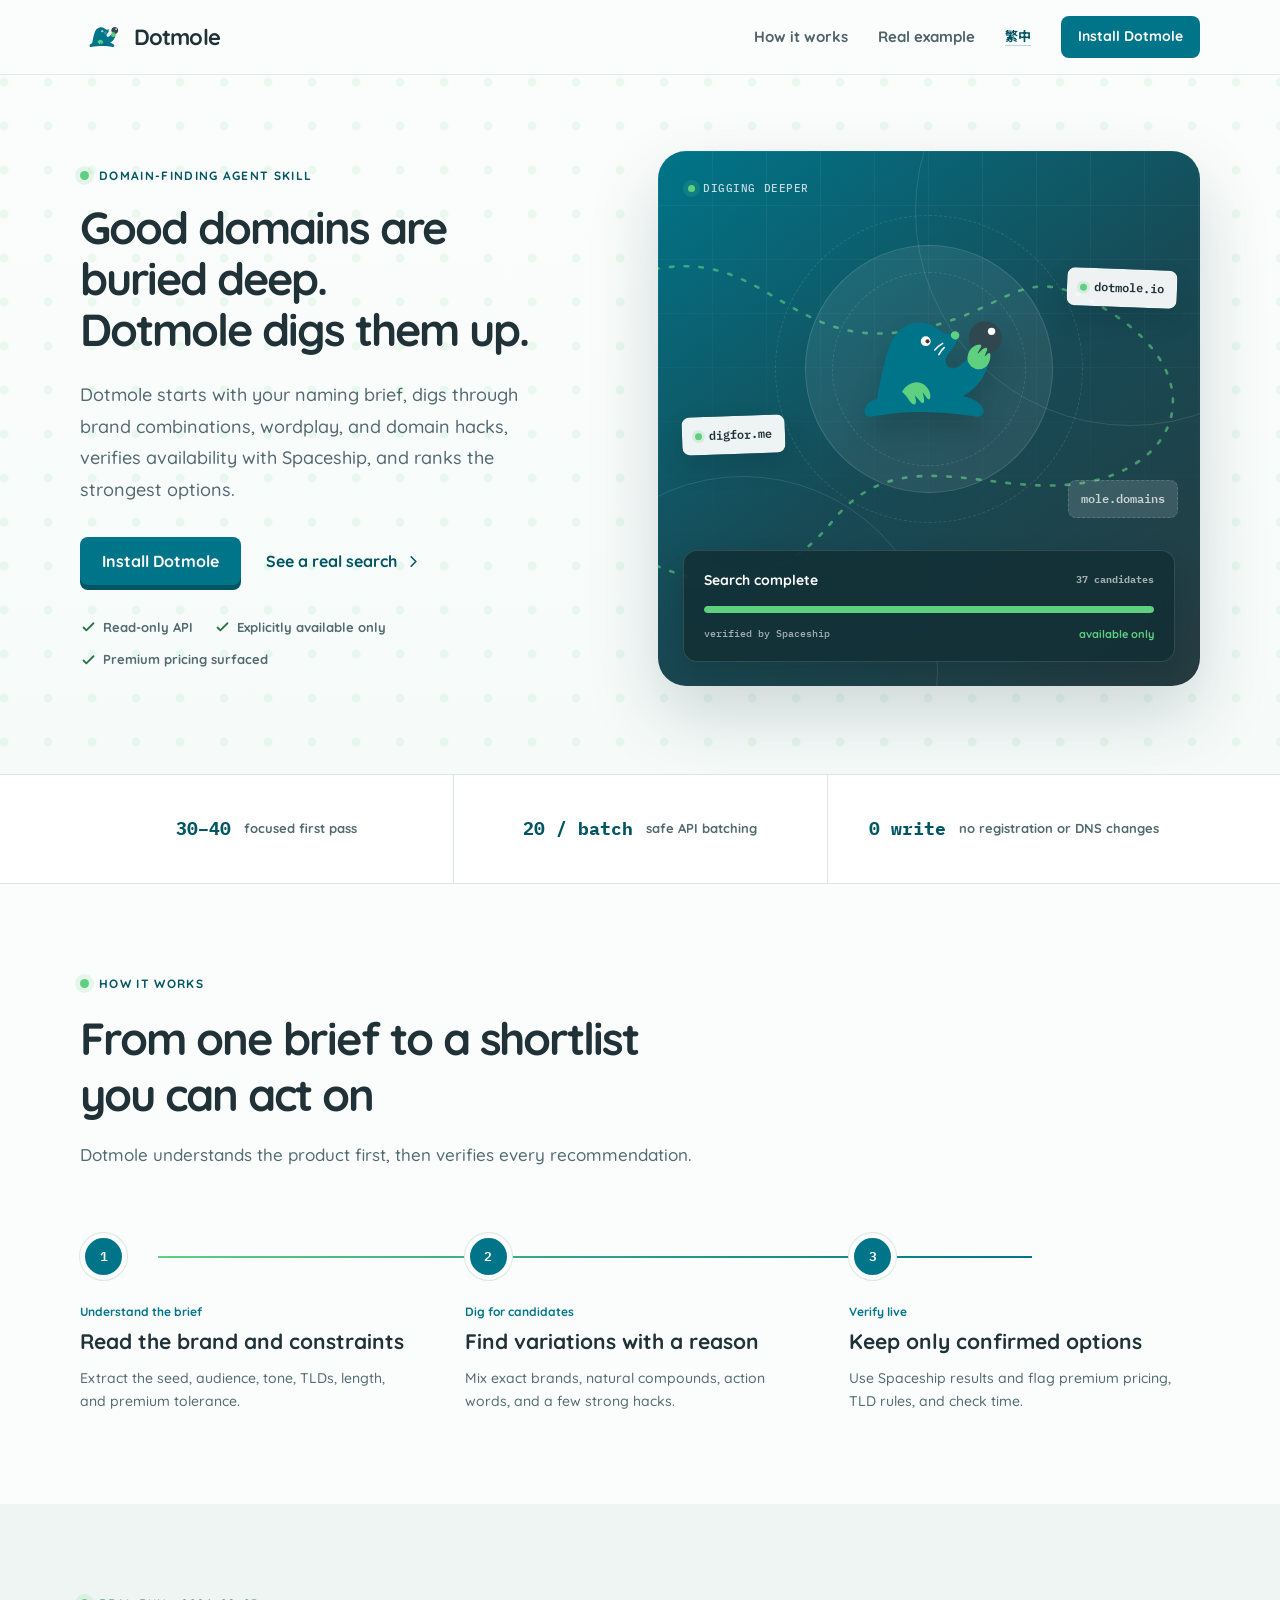
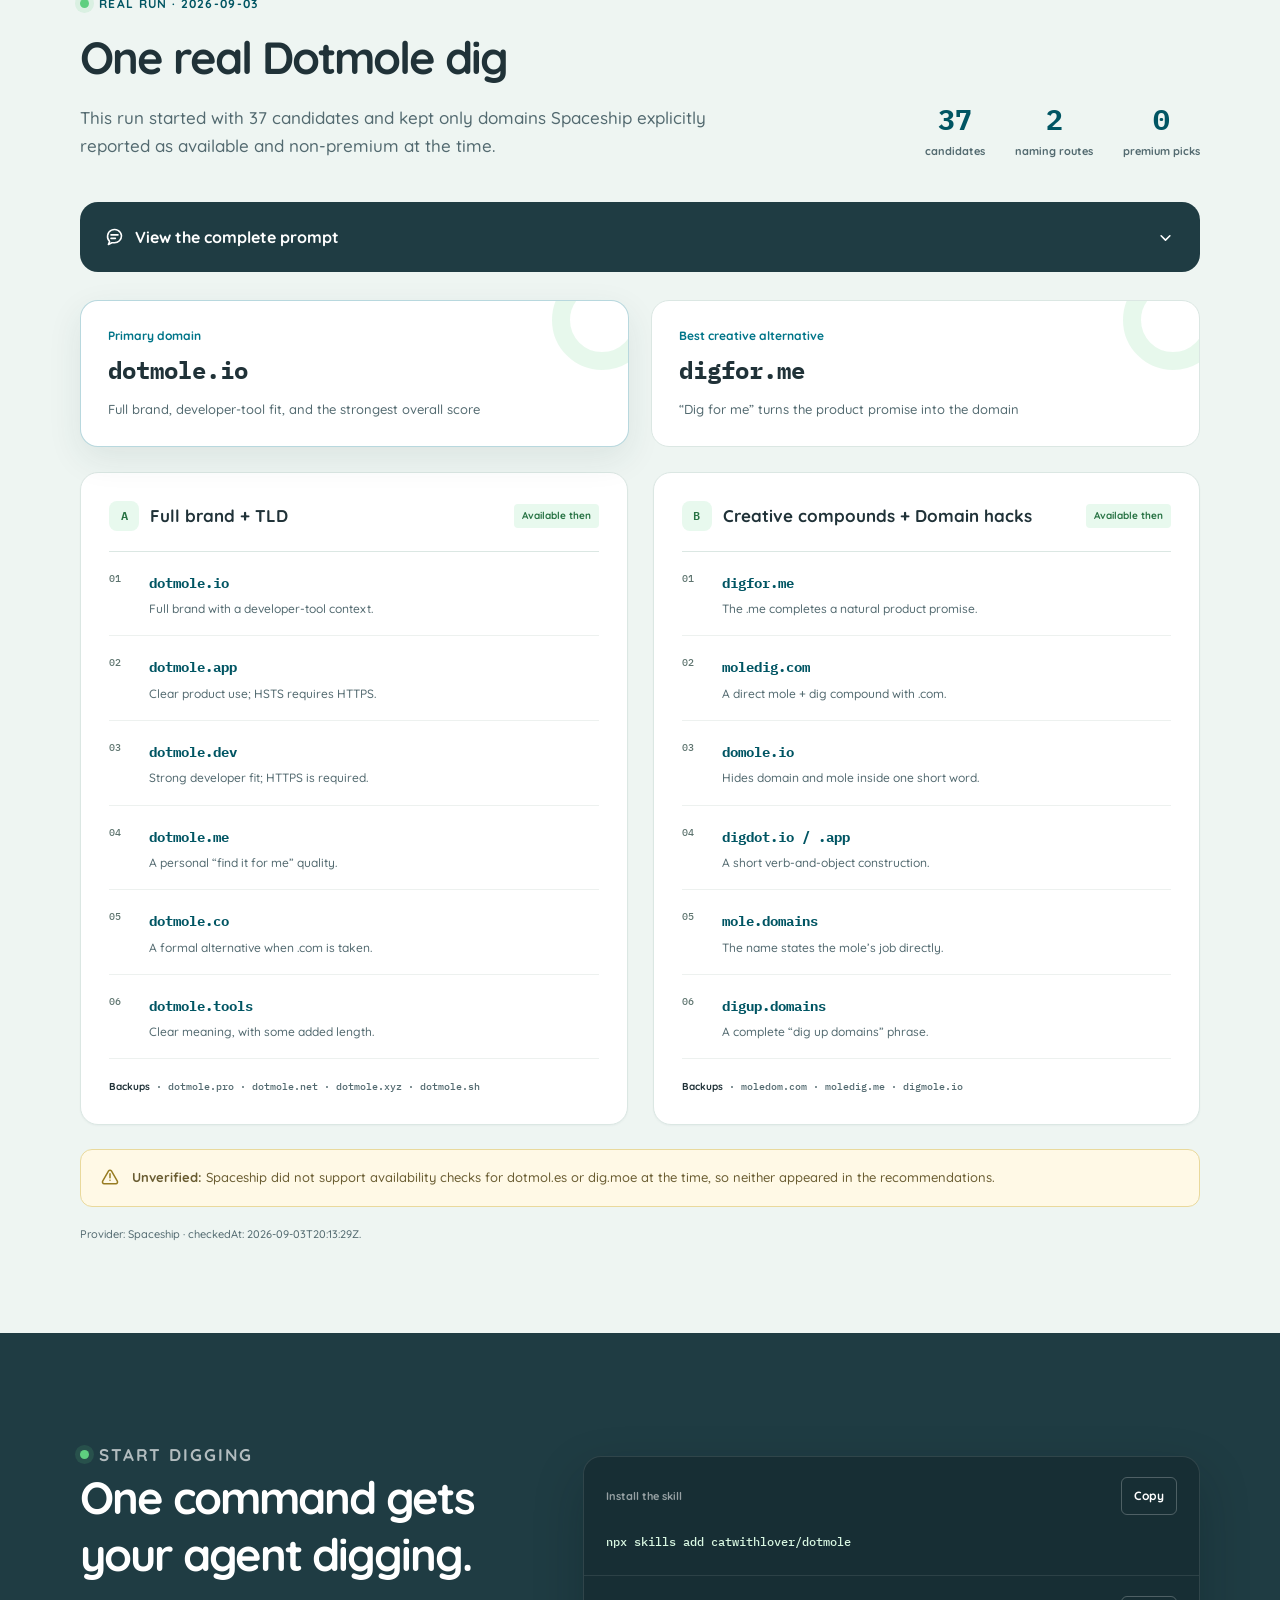
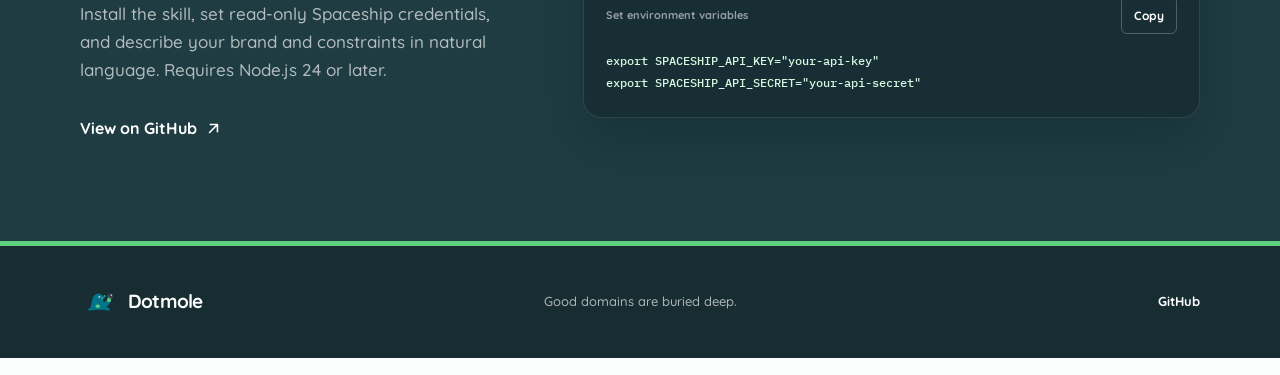
==== commit adefde1e: "chore(runtime): 將最低支援版本調整為 Node.js 24" ====
--- a/site/index.html
+++ b/site/index.html
@@ -21,8 +21,12 @@
     <meta property="og:url" content="https://catwithlover.github.io/dotmole/" />
     <meta
       property="og:image"
-      content="https://catwithlover.github.io/dotmole/assets/logo.svg"
-    />
+      content="https://catwithlover.github.io/dotmole/assets/logo.png"
+    />
+    <meta property="og:image:type" content="image/png" />
+    <meta property="og:image:width" content="1254" />
+    <meta property="og:image:height" content="1254" />
+    <meta property="og:image:alt" content="Dotmole teal mole logo" />
     <link rel="canonical" href="https://catwithlover.github.io/dotmole/" />
     <link
       rel="alternate"
@@ -450,7 +454,7 @@
             <p>
               Install the skill, set read-only Spaceship credentials, and
               describe your brand and constraints in natural language. Requires
-              Node.js 22 or later.
+              Node.js 24 or later.
             </p>
             <a
               class="github-link"
--- a/site/styles.css
+++ b/site/styles.css
@@ -162,6 +162,7 @@
 
 .language-link {
   display: inline-flex;
+  flex-shrink: 0;
   min-height: 44px;
   align-items: center;
   color: var(--teal-dark);
@@ -171,6 +172,7 @@
   text-decoration-color: rgb(0 117 137 / 28%);
   text-decoration-thickness: 1px;
   text-underline-offset: 4px;
+  white-space: nowrap;
 }
 
 .language-link:hover {
@@ -206,10 +208,12 @@
 }
 
 .button-small {
+  flex-shrink: 0;
   min-height: 42px;
   padding-inline: 17px;
   box-shadow: none;
   font-size: 14px;
+  white-space: nowrap;
 }
 
 .button-small:active {
@@ -1287,6 +1291,7 @@
 
   .header-inner {
     min-height: 66px;
+    gap: 12px;
   }
 
   .brand {
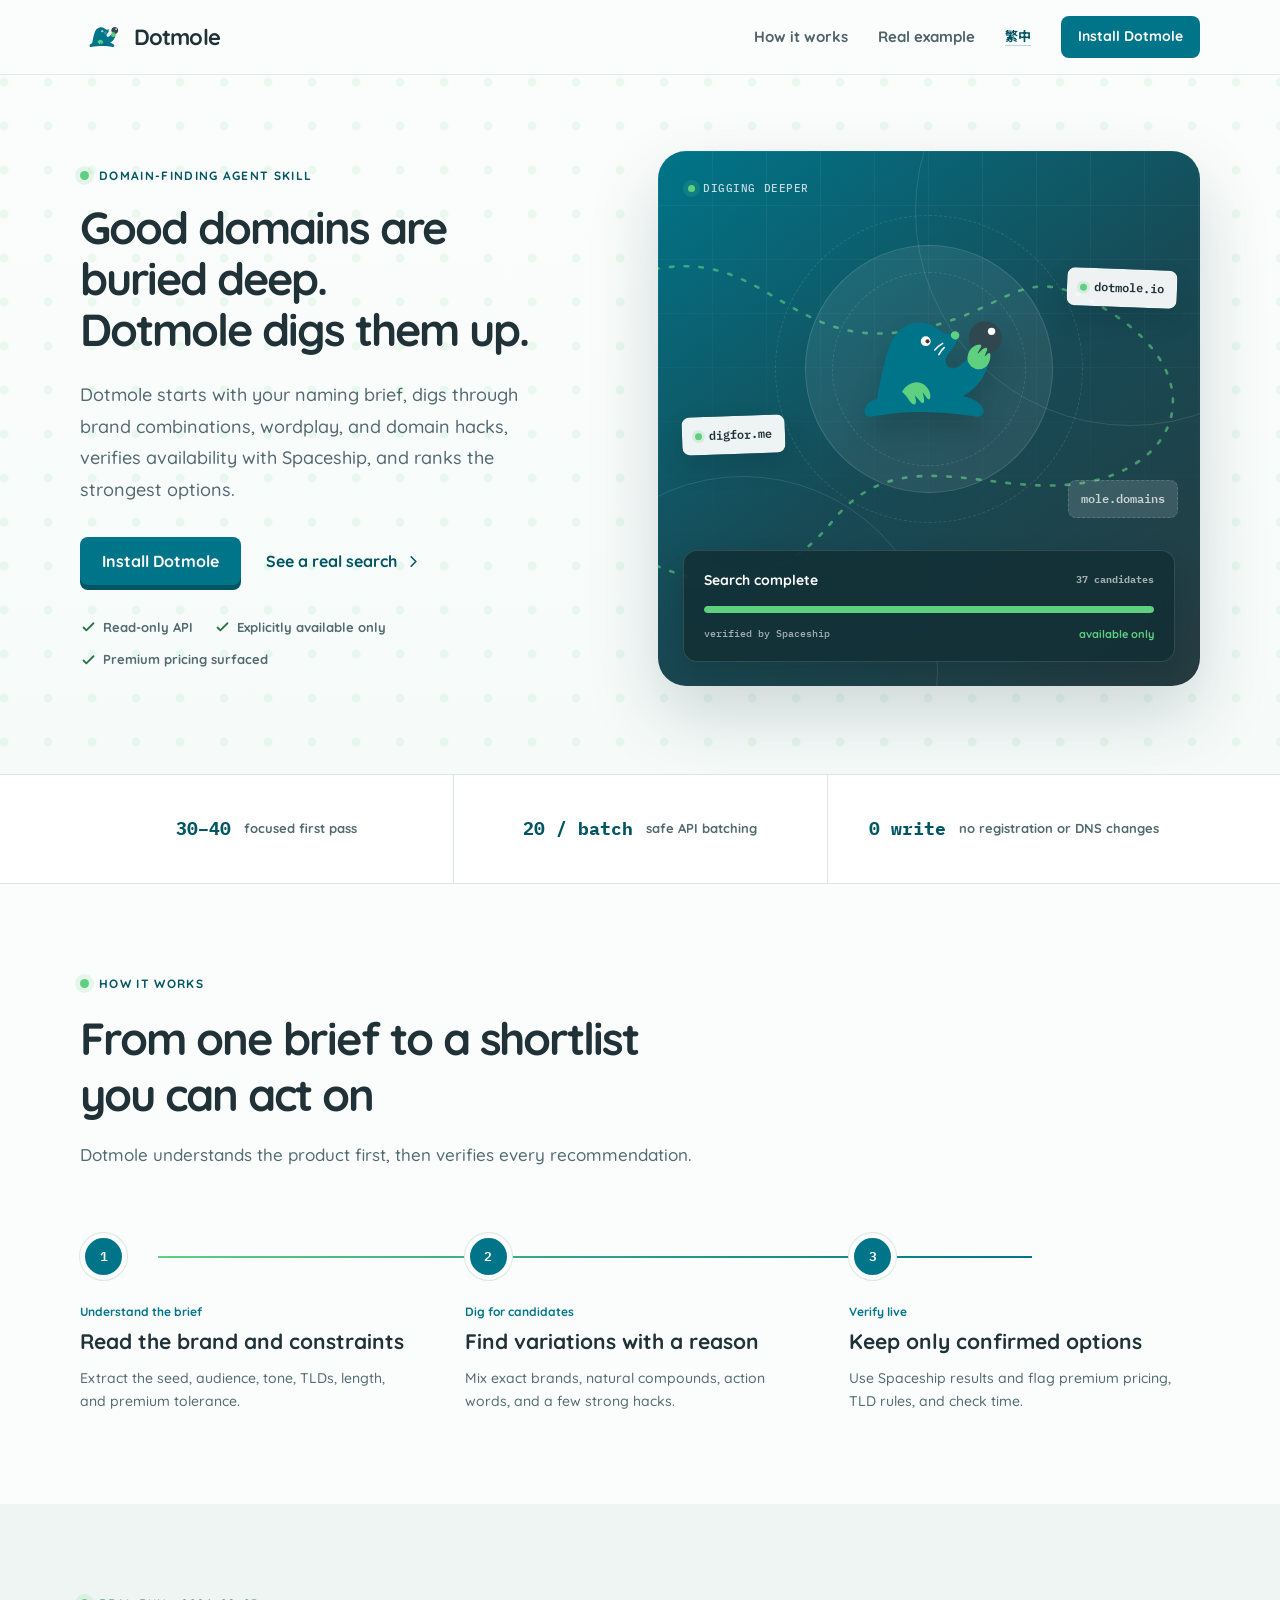
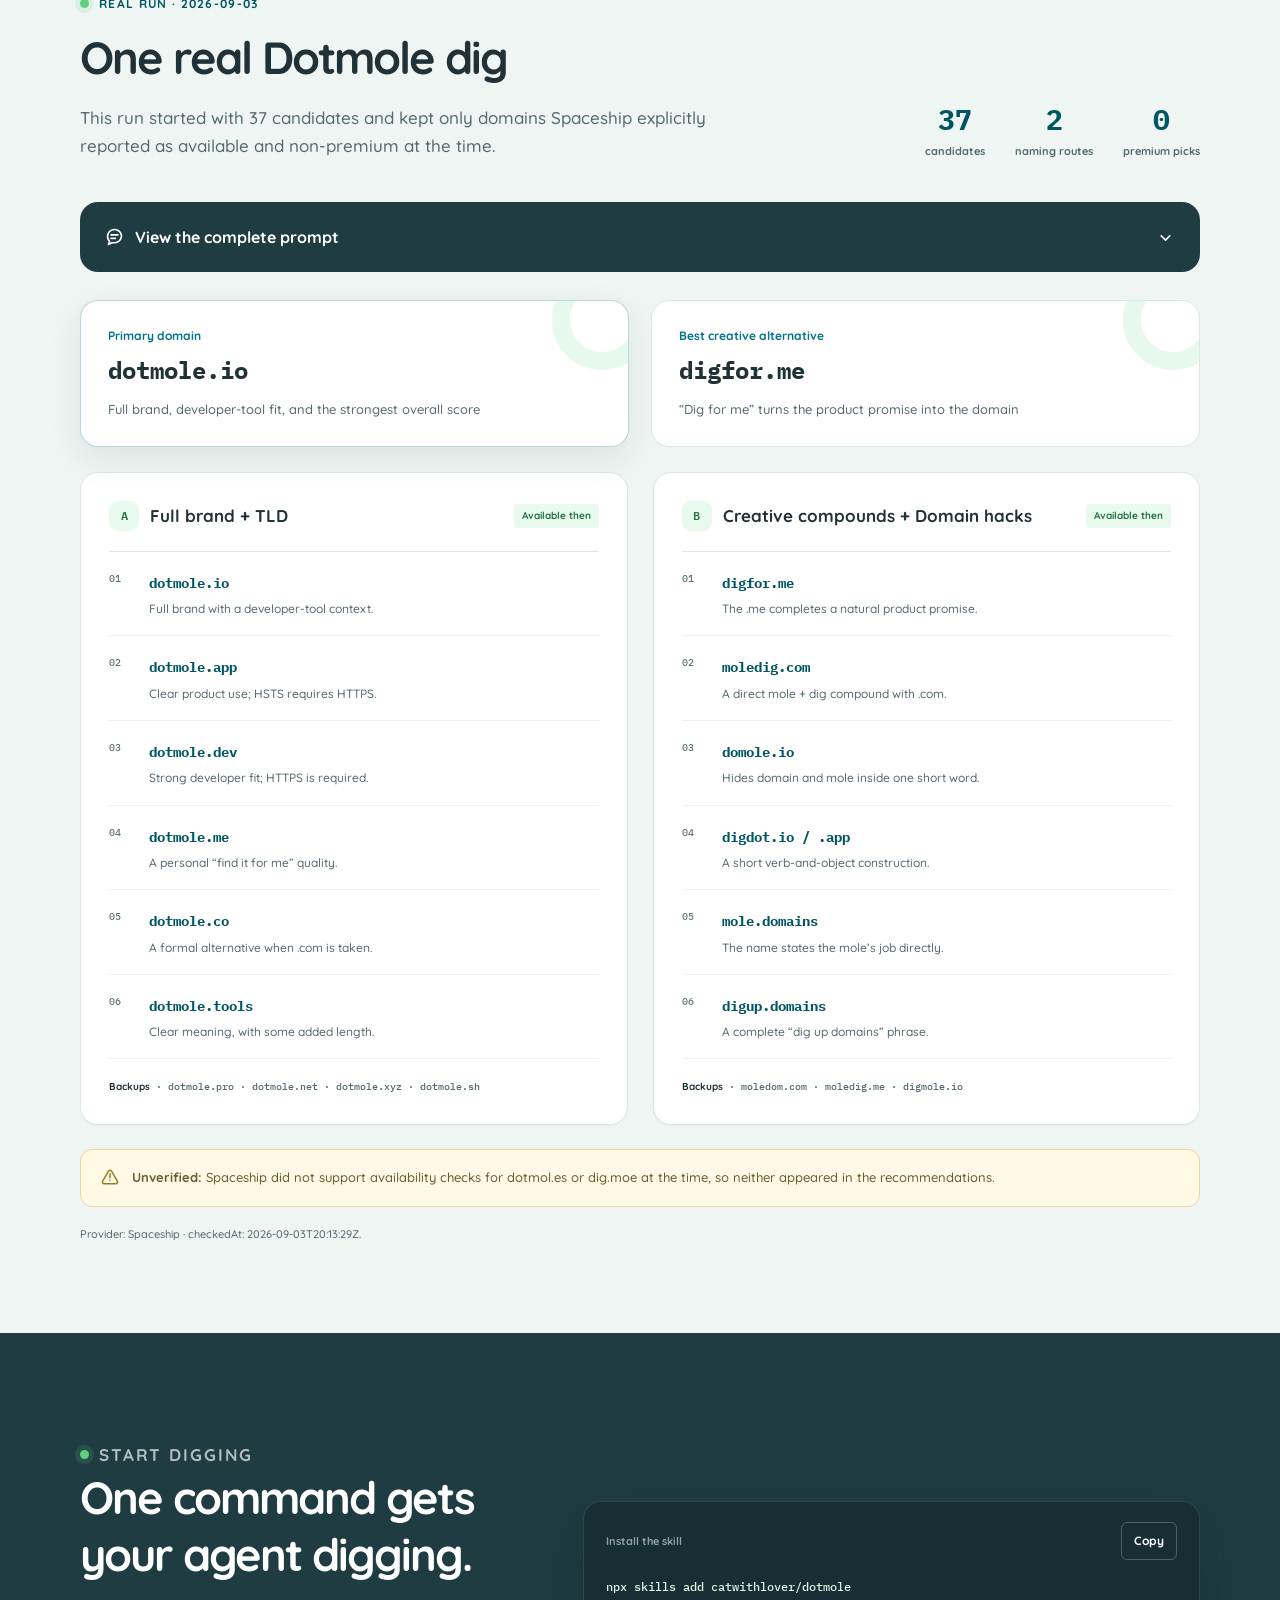
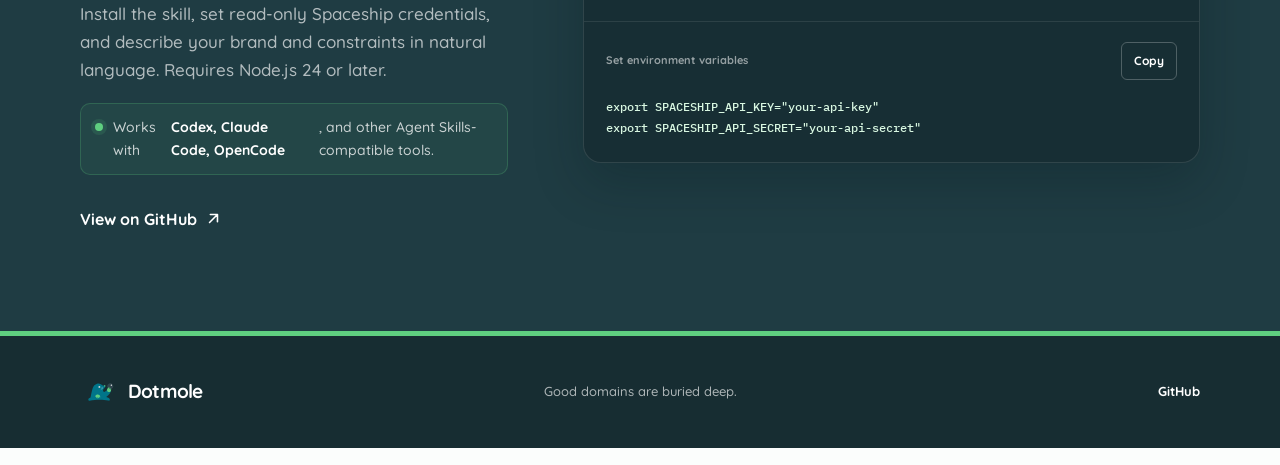
==== commit 76691f5e: "feat(site): 新增支援的 Agent 工具說明" ====
--- a/site/index.html
+++ b/site/index.html
@@ -456,6 +456,10 @@
               describe your brand and constraints in natural language. Requires
               Node.js 24 or later.
             </p>
+            <p class="agent-support">
+              Works with <strong>Codex, Claude Code, OpenCode</strong>, and other
+              Agent Skills-compatible tools.
+            </p>
             <a
               class="github-link"
               href="https://github.com/catwithlover/dotmole"
--- a/site/styles.css
+++ b/site/styles.css
@@ -1047,6 +1047,34 @@
   color: rgb(255 255 255 / 66%);
 }
 
+.install-copy > .agent-support {
+  display: flex;
+  max-width: 480px;
+  align-items: flex-start;
+  gap: 10px;
+  padding: 12px 14px;
+  border: 1px solid rgb(95 207 128 / 22%);
+  border-radius: 10px;
+  background: rgb(95 207 128 / 7%);
+  color: rgb(255 255 255 / 76%);
+  font-size: 14px;
+}
+
+.agent-support::before {
+  width: 8px;
+  height: 8px;
+  flex: 0 0 auto;
+  margin-top: 7px;
+  border-radius: 50%;
+  background: var(--green);
+  box-shadow: 0 0 0 4px rgb(95 207 128 / 13%);
+  content: "";
+}
+
+.agent-support strong {
+  color: #ffffff;
+}
+
 .github-link {
   margin-top: 22px;
   color: #ffffff;
